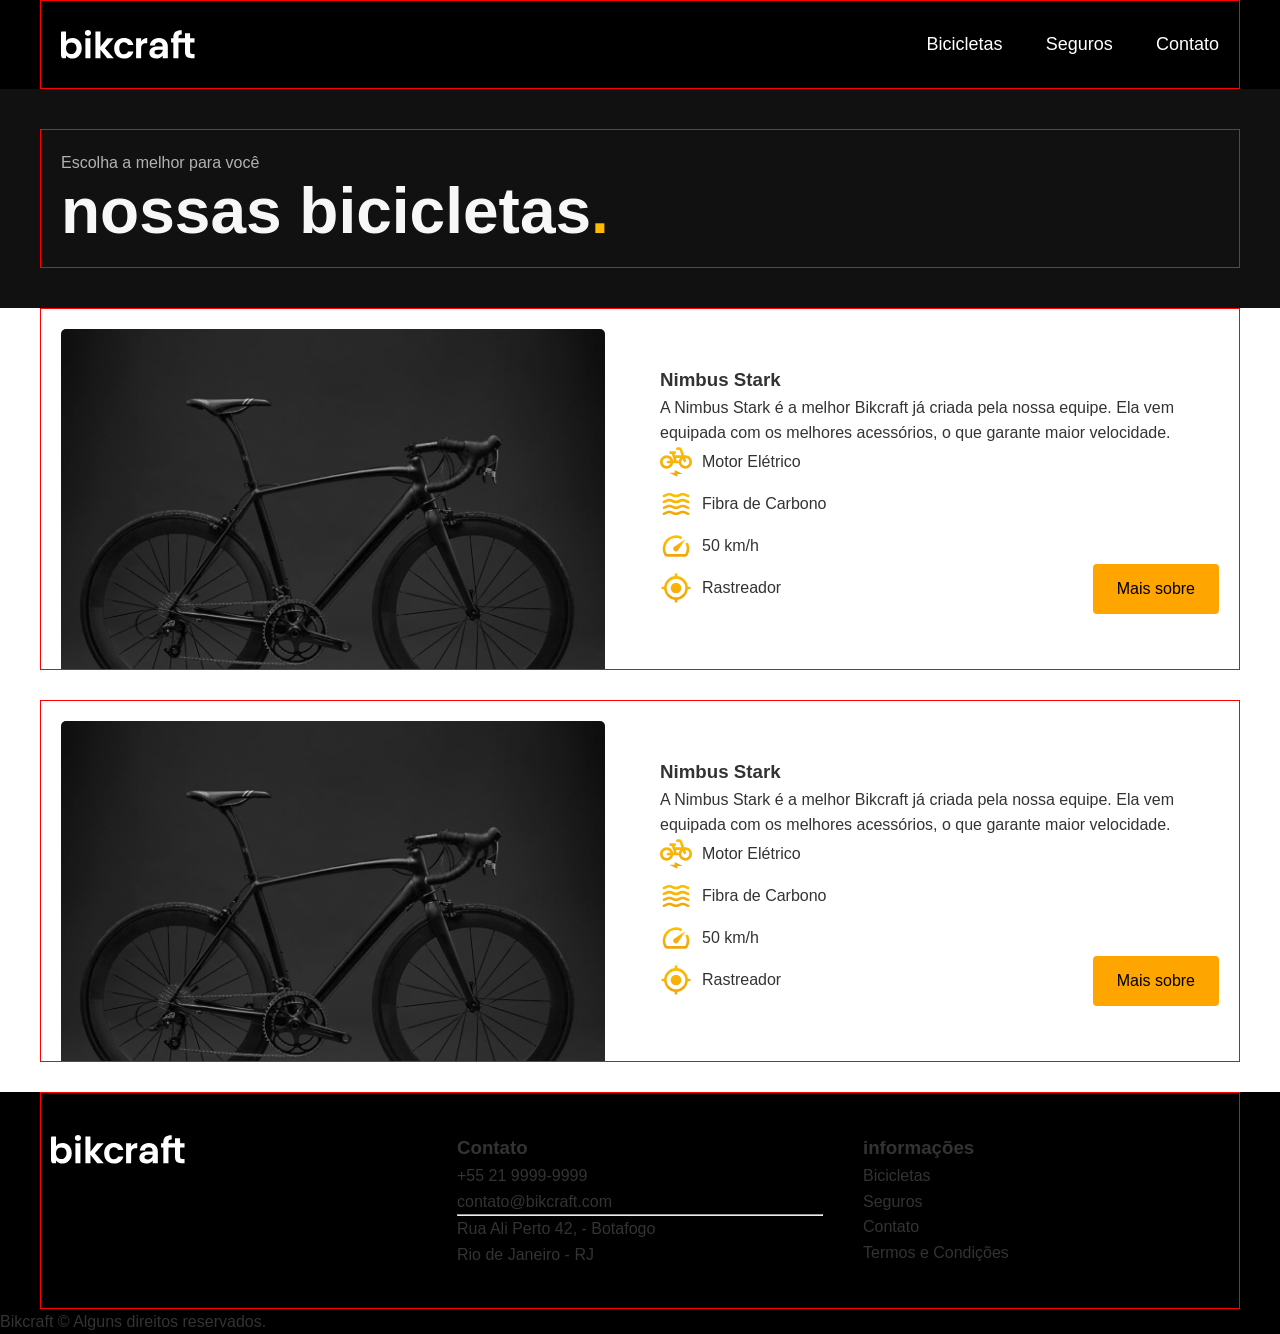
==== bicicletas.html @ dd0b9a61 "header atualizado" ====
<!DOCTYPE html>
<html lang="en">
<head>
    <meta charset="UTF-8">
    <meta name="viewport" content="width=device-width, initial-scale=1.0">
    <title>Document</title>
    <link rel="stylesheet" href="style/style.css">
</head>
<body id="home">
    <header class="header-bg">
        <div class="header container">
            <a class="header-logo" href="">
                <img src="img/bikcraft.svg" alt="">
            </a>
            <nav aria-label="primaria">
                <ul class="header-menu font-1-m cor-0">
                    <li class="header-item">
                        <a href="">Bicicletas</a>
                    </li>
                    <li class="header-item">
                        <a href="">Seguros</a>
                    </li>
                    <li class="header-item">
                        <a href="">Contato</a>
                    </li>
                </ul>
            </nav>
        </div>
    </header>

    <article class="bibicletas-titulo-bg ">
        <div class="bicicleta-titutlo container">
            <span class="cor-5">Escolha a melhor para você</span>
            <h2 class="font-1-xxl cor-1">nossas bicicletas<span class="cor-p1">.</span></h2>
        </div>
    </article>

    <main class="bicicletas">
        
       <div class="bicicleta-bg">
            <div class="bicicletas-item container">
                <div class="bibicleta-lista-img">
                    <img src="img/bicicleta/nimbus1.jpg" alt="">
                </div>
                <div class="bicicletas-item-conteudo">
                    <h3>Nimbus Stark</h3>
                    <p>
                        A Nimbus Stark é a melhor Bikcraft já criada pela nossa equipe. Ela vem equipada com os melhores acessórios, o que garante maior velocidade.
                    </p>
                     <div class="bicicleta-lista-caracteristica">
                                <ul>
                                    <li class="bicicleta-lista-item-caracteristica">
                                        <img src="img/icones/eletrica.svg" alt="">
                                        <p>Motor Elétrico</p>
                                    </li>
                                    <li class="bicicleta-lista-item-caracteristica">
                                        <img src="img/icones/carbono.svg" alt="">
                                        <p>Fibra de Carbono</p>
                                    </li>
                                    <li class="bicicleta-lista-item-caracteristica" >
                                        <img src="img/icones/velocidade.svg" alt="">
                                        <p>50 km/h</p>
                                    </li>
                                    <li class="bicicleta-lista-item-caracteristica">
                                        <img src="img/icones/rastreador.svg" alt="">
                                        <p>Rastreador</p>
                                    </li>
                                </ul>
                                <a class="butão"> Mais sobre </a>
                            </div>
                </div>
            </div>
       </div>

       <div class="bicicleta-bg">
            <div class="bicicletas-item container">
                <div class="bibicleta-lista-img">
                    <img src="img/bicicleta/nimbus1.jpg" alt="">
                </div>
                <div class="bicicletas-item-conteudo">
                    <h3>Nimbus Stark</h3>
                    <p>
                        A Nimbus Stark é a melhor Bikcraft já criada pela nossa equipe. Ela vem equipada com os melhores acessórios, o que garante maior velocidade.
                    </p>
                     <div class="bicicleta-lista-caracteristica">
                                <ul>
                                    <li class="bicicleta-lista-item-caracteristica">
                                        <img src="img/icones/eletrica.svg" alt="">
                                        <p>Motor Elétrico</p>
                                    </li>
                                    <li class="bicicleta-lista-item-caracteristica">
                                        <img src="img/icones/carbono.svg" alt="">
                                        <p>Fibra de Carbono</p>
                                    </li>
                                    <li class="bicicleta-lista-item-caracteristica" >
                                        <img src="img/icones/velocidade.svg" alt="">
                                        <p>50 km/h</p>
                                    </li>
                                    <li class="bicicleta-lista-item-caracteristica">
                                        <img src="img/icones/rastreador.svg" alt="">
                                        <p>Rastreador</p>
                                    </li>
                                </ul>
                                <a class="butão"> Mais sobre </a>
                            </div>
                </div>
            </div>
       </div>

    </main>

    <footer class="footer-bg">
        <div class="footer container">
            <img class="footer-logo" src="img/bikcraft.svg" alt="">
            <ul>
                <h3>Contato</h3>
                <ul>
                    <li>+55 21 9999-9999</li>
                    <li>contato@bikcraft.com</li>
                    <li><hr></li>
                    <li>Rua Ali Perto 42, - Botafogo</li>
                    <li>Rio de Janeiro - RJ</li>
                </ul>
            </ul>

             <ul>
                <h3>informações</h3>
                <ul>
                    <li>Bicicletas</li>
                    <li>Seguros</li>
                    <li>Contato</li>
                    <li>Termos e Condições</li>
                </ul>
            </ul>
        </div>
        <p>
            Bikcraft © Alguns direitos reservados.
        </p>
    </footer>
</body>
</html>
---- style/style.css ----
@import "global.css";
/*Funcionais*/
@import "utilitarios/funcionais.css";
@import "utilitarios/tipografia.css";
@import "utilitarios/cores.css";
/*Home*/
@import "home/header.css";
@import "home/introducao.css";
@import "home/bicicleta-lista.css";
@import "home/tecnologia.css";
@import "home/depoimentos.css";
@import "home/parceiros.css";
@import "home/seguros.css";
@import "home/footer.css";
/*Bicicleta lista*/
@import "bicicletas/bicicleta-lista.css";
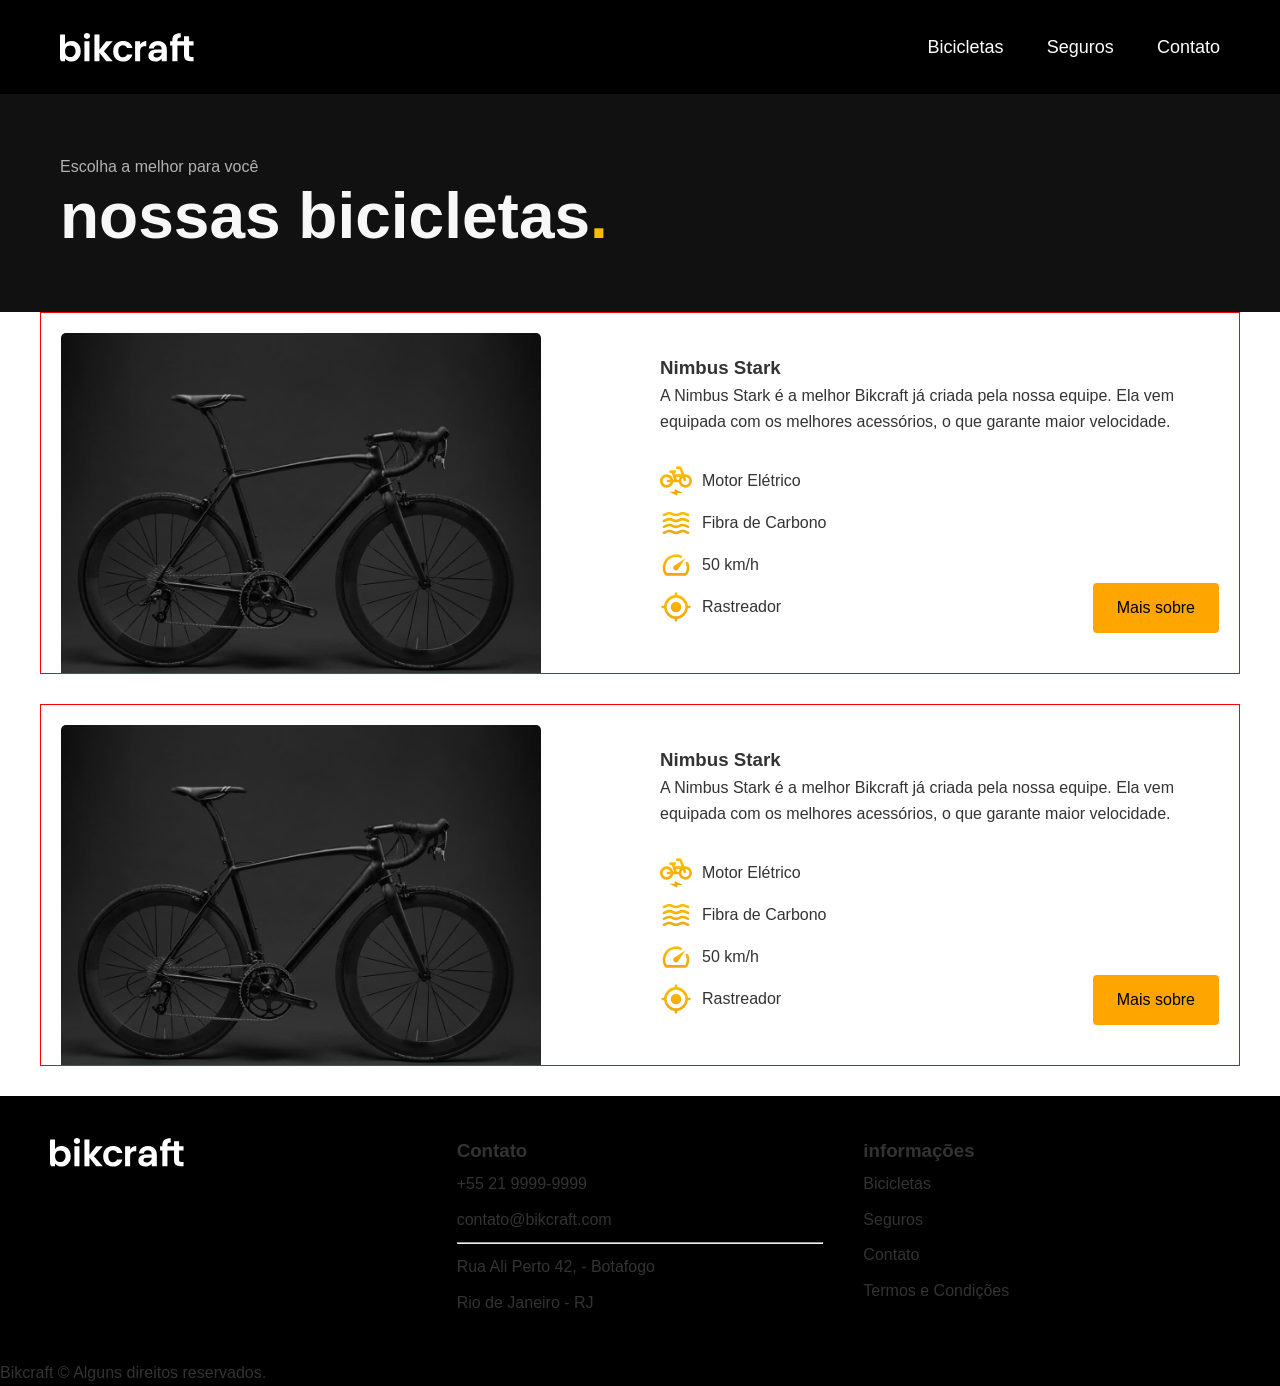
==== commit 0b93da24: "padding corrigidos em home, parceiros corrigdos" ====
--- a/bicicletas.html
+++ b/bicicletas.html
@@ -15,10 +15,10 @@
             <nav aria-label="primaria">
                 <ul class="header-menu font-1-m cor-0">
                     <li class="header-item">
-                        <a href="">Bicicletas</a>
+                        <a href="/bicicletas.html">Bicicletas</a>
                     </li>
                     <li class="header-item">
-                        <a href="">Seguros</a>
+                        <a href="/seguros.html">Seguros</a>
                     </li>
                     <li class="header-item">
                         <a href="">Contato</a>
--- a/style/style.css
+++ b/style/style.css
@@ -13,4 +13,6 @@
 @import "home/seguros.css";
 @import "home/footer.css";
 /*Bicicleta lista*/
-@import "bicicletas/bicicleta-lista.css";+@import "bicicletas/bicicleta-lista.css";
+/*Nosso contato*/
+@import "contato/nosso-contato.css";
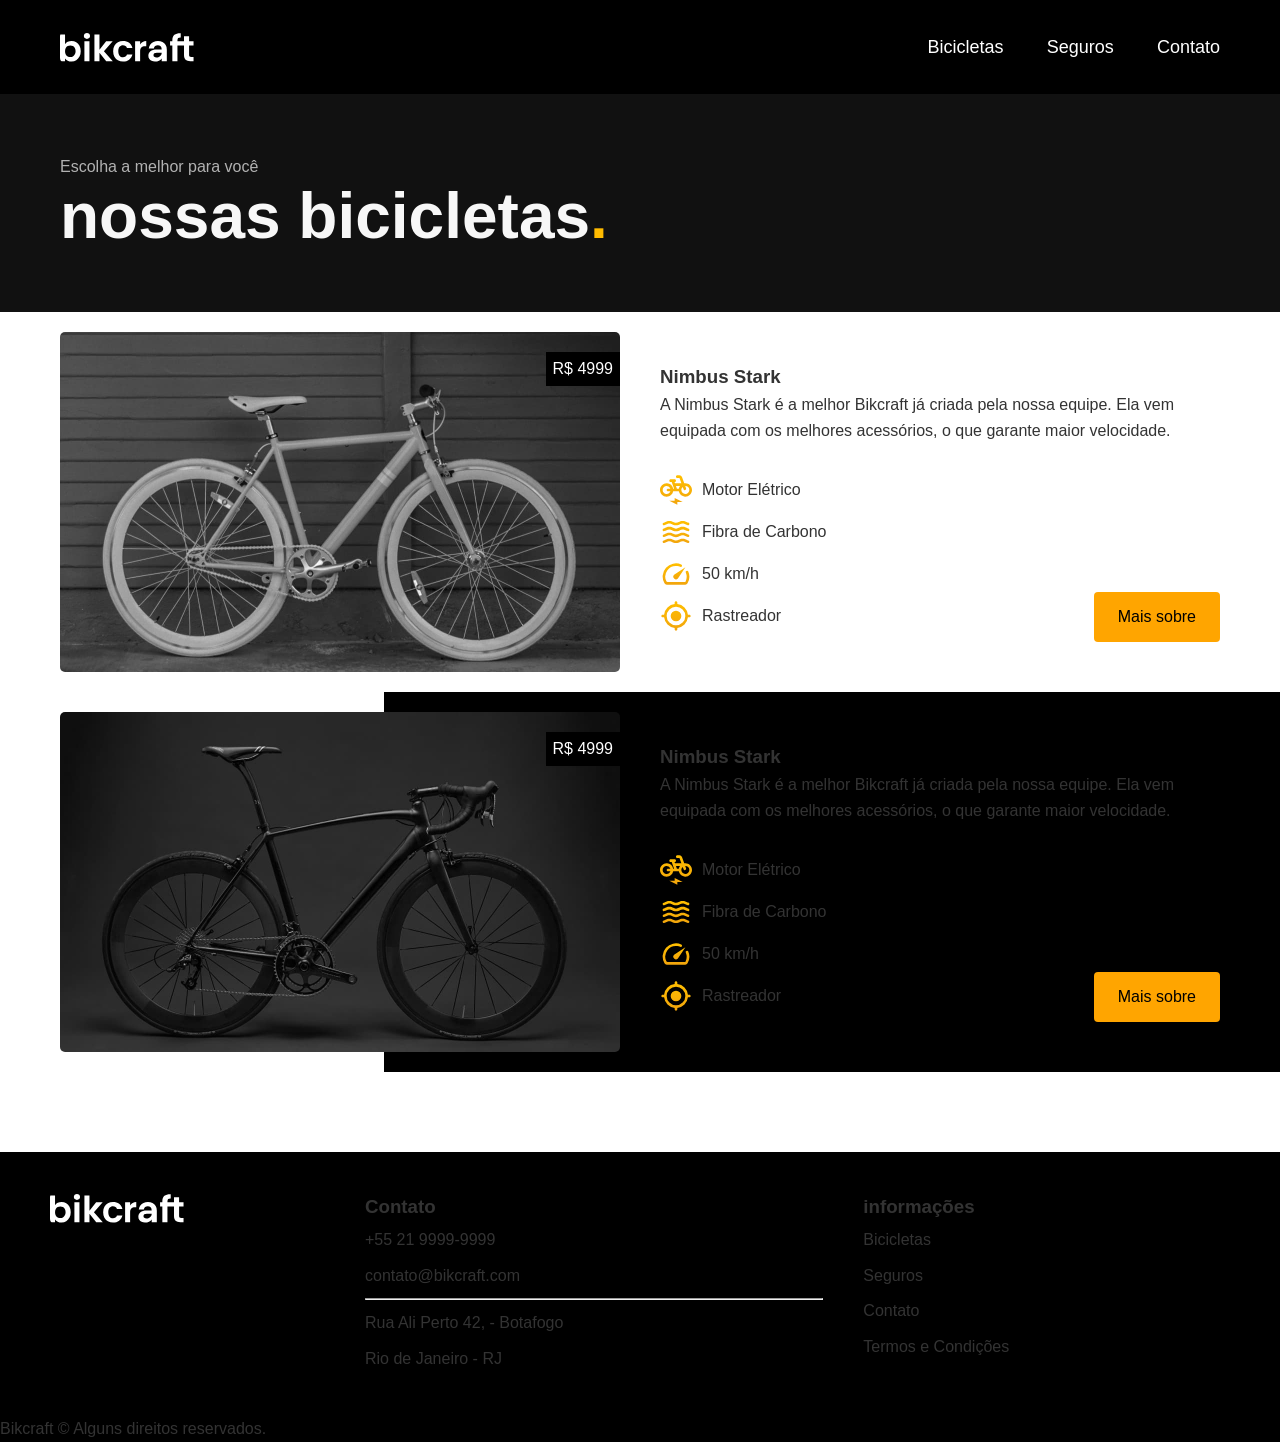
==== commit cfa95c56: "Bicicleta lista feito" ====
--- a/bicicletas.html
+++ b/bicicletas.html
@@ -40,7 +40,8 @@
        <div class="bicicleta-bg">
             <div class="bicicletas-item container">
                 <div class="bibicleta-lista-img">
-                    <img src="img/bicicleta/nimbus1.jpg" alt="">
+                    <img src="img/bicicletas/nebula.jpg" alt="">
+                    <span>R$ 4999</span>
                 </div>
                 <div class="bicicletas-item-conteudo">
                     <h3>Nimbus Stark</h3>
@@ -75,7 +76,8 @@
        <div class="bicicleta-bg">
             <div class="bicicletas-item container">
                 <div class="bibicleta-lista-img">
-                    <img src="img/bicicleta/nimbus1.jpg" alt="">
+                    <img src="img/bicicletas/nimbus.jpg" alt="">
+                    <span>R$ 4999</span>
                 </div>
                 <div class="bicicletas-item-conteudo">
                     <h3>Nimbus Stark</h3>
--- a/style/style.css
+++ b/style/style.css
@@ -3,6 +3,7 @@
 @import "utilitarios/funcionais.css";
 @import "utilitarios/tipografia.css";
 @import "utilitarios/cores.css";
+
 /*Home*/
 @import "home/header.css";
 @import "home/introducao.css";
@@ -14,5 +15,9 @@
 @import "home/footer.css";
 /*Bicicleta lista*/
 @import "bicicletas/bicicleta-lista.css";
+
 /*Nosso contato*/
-@import "contato/nosso-contato.css";+@import "contato/nosso-contato.css";
+
+/*Termos*/
+@import "termos/termos.css";
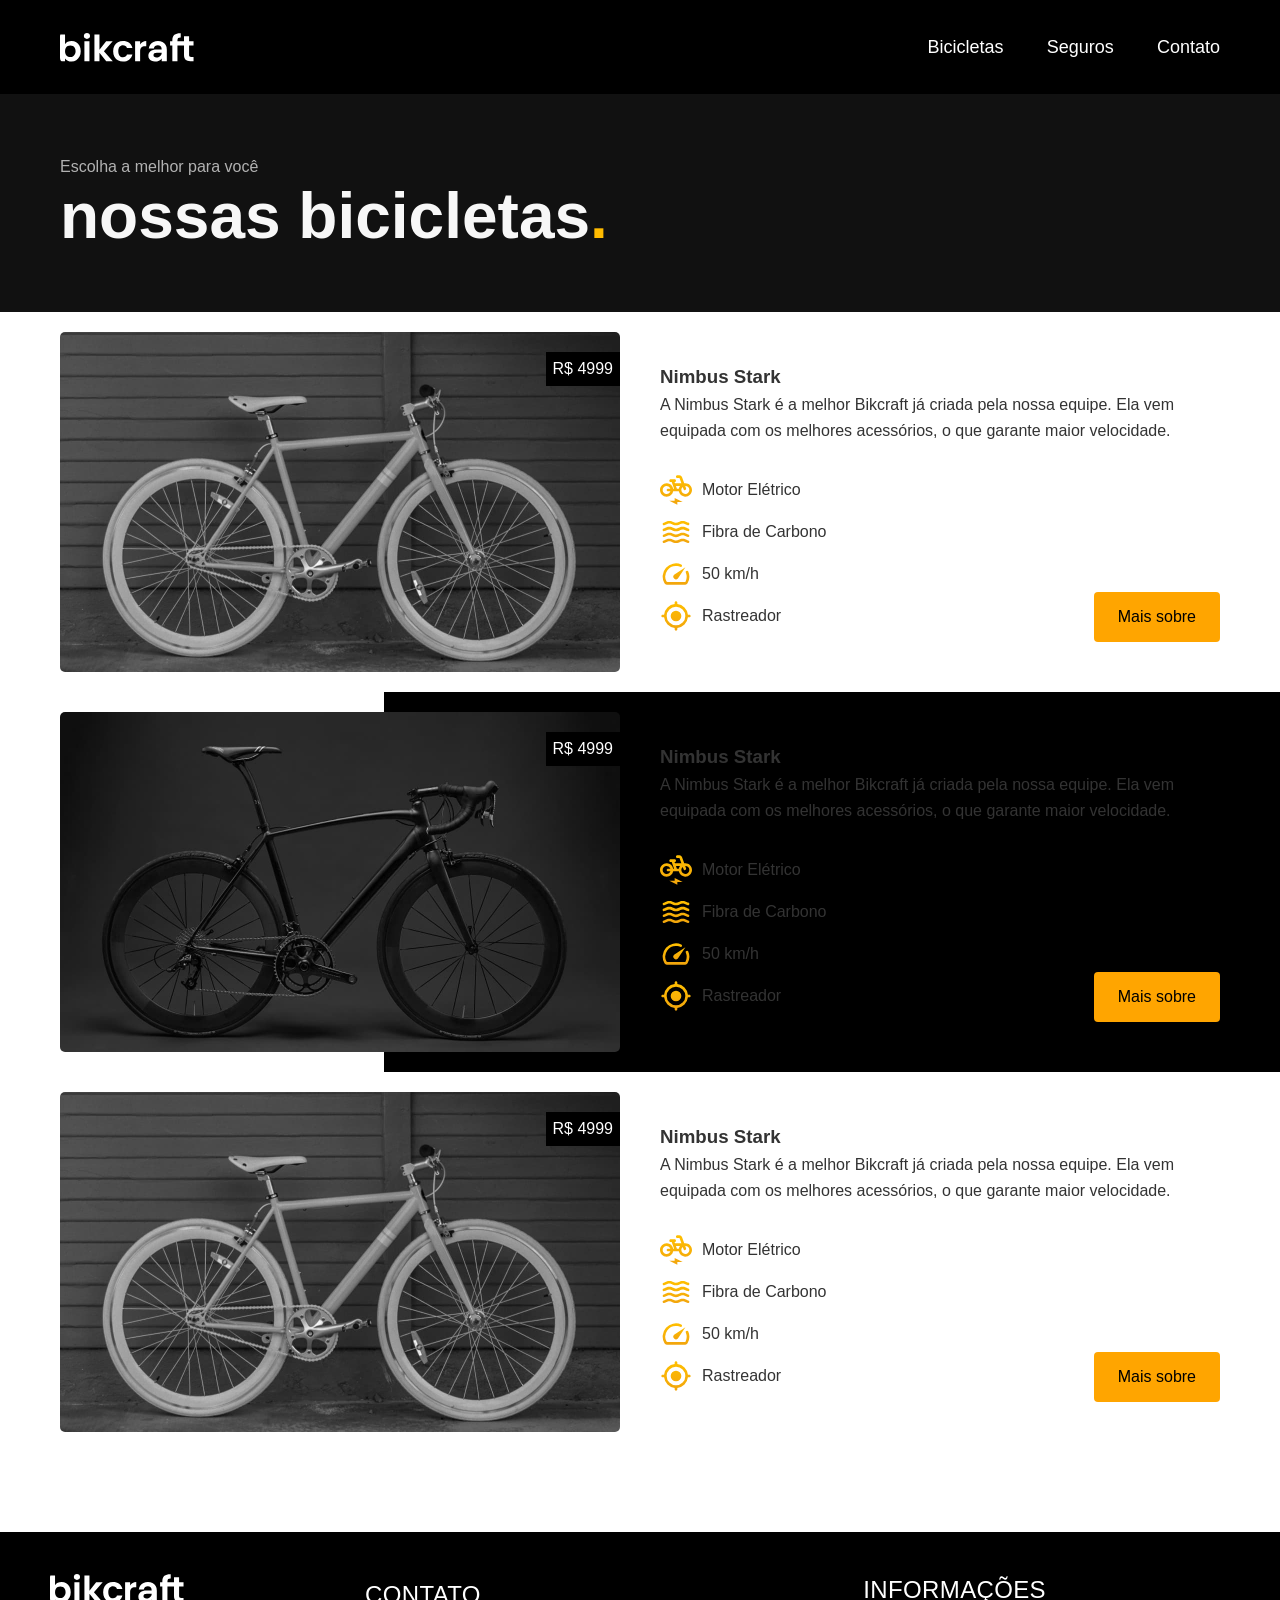
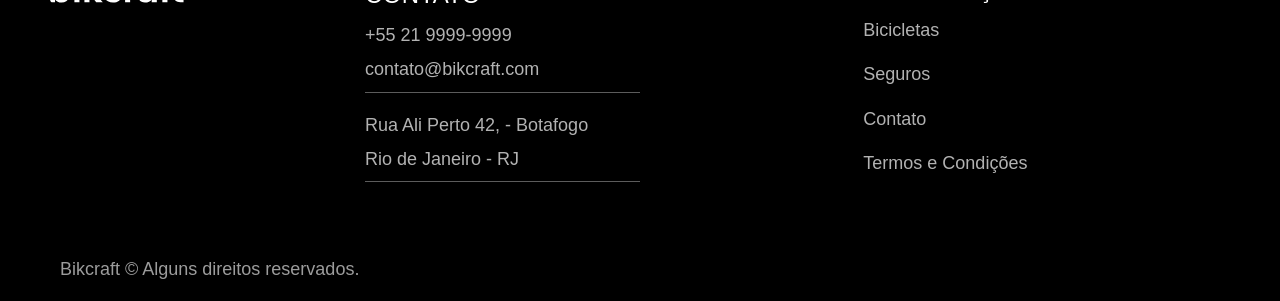
==== commit e81781ea: "Pagina seguro adicionada" ====
--- a/bicicletas.html
+++ b/bicicletas.html
@@ -109,33 +109,69 @@
             </div>
        </div>
 
+        <div class="bicicleta-bg">
+            <div class="bicicletas-item container">
+                <div class="bibicleta-lista-img">
+                    <img src="img/bicicletas/nebula.jpg" alt="">
+                    <span>R$ 4999</span>
+                </div>
+                <div class="bicicletas-item-conteudo">
+                    <h3>Nimbus Stark</h3>
+                    <p>
+                        A Nimbus Stark é a melhor Bikcraft já criada pela nossa equipe. Ela vem equipada com os melhores acessórios, o que garante maior velocidade.
+                    </p>
+                     <div class="bicicleta-lista-caracteristica">
+                                <ul>
+                                    <li class="bicicleta-lista-item-caracteristica">
+                                        <img src="img/icones/eletrica.svg" alt="">
+                                        <p>Motor Elétrico</p>
+                                    </li>
+                                    <li class="bicicleta-lista-item-caracteristica">
+                                        <img src="img/icones/carbono.svg" alt="">
+                                        <p>Fibra de Carbono</p>
+                                    </li>
+                                    <li class="bicicleta-lista-item-caracteristica" >
+                                        <img src="img/icones/velocidade.svg" alt="">
+                                        <p>50 km/h</p>
+                                    </li>
+                                    <li class="bicicleta-lista-item-caracteristica">
+                                        <img src="img/icones/rastreador.svg" alt="">
+                                        <p>Rastreador</p>
+                                    </li>
+                                </ul>
+                                <a class="butão"> Mais sobre </a>
+                            </div>
+                </div>
+            </div>
+       </div>
+
     </main>
 
-    <footer class="footer-bg">
+     <footer class="footer-bg">
         <div class="footer container">
             <img class="footer-logo" src="img/bikcraft.svg" alt="">
-            <ul>
-                <h3>Contato</h3>
-                <ul>
-                    <li>+55 21 9999-9999</li>
-                    <li>contato@bikcraft.com</li>
-                    <li><hr></li>
-                    <li>Rua Ali Perto 42, - Botafogo</li>
-                    <li>Rio de Janeiro - RJ</li>
+                
+                <ul class="footer-contato">
+                    <li><h3 class="font-2-l-b cor-0">Contato</h3></li>
+                    <ul>
+                        <li class="font-2-m cor-5">+55 21 9999-9999</li>
+                        <li class="font-2-m cor-5">contato@bikcraft.com</li>
+                        <li class="font-2-m cor-5">Rua Ali Perto 42, - Botafogo</li>
+                        <li class="font-2-m cor-5">Rio de Janeiro - RJ</li>
+                    </ul>
                 </ul>
-            </ul>
 
-             <ul>
-                <h3>informações</h3>
-                <ul>
-                    <li>Bicicletas</li>
-                    <li>Seguros</li>
-                    <li>Contato</li>
-                    <li>Termos e Condições</li>
+             <ul class="footer-informações">
+                <h3 class="font-2-l-b cor-0">informações</h3>
+                <ul class="font-2-m cor-5">
+                    <li><a href="bikcraft.html">Bicicletas</a></li>
+                    <li><a href="seguros.html">Seguros</a></li>
+                    <li><a href="contato.html">Contato</a></li>
+                    <li><a href="termos.html">Termos e Condições</a></li>
                 </ul>
             </ul>
         </div>
-        <p>
+        <p class="font-2-m cor-6 container">
             Bikcraft © Alguns direitos reservados.
         </p>
     </footer>
--- a/style/style.css
+++ b/style/style.css
@@ -19,5 +19,10 @@
 /*Nosso contato*/
 @import "contato/nosso-contato.css";
 
+/*seguro*/
+@import "seguros/seguro.css";
+@import "seguros/perguntas.css";
+
 /*Termos*/
-@import "termos/termos.css";+@import "termos/termos.css";
+
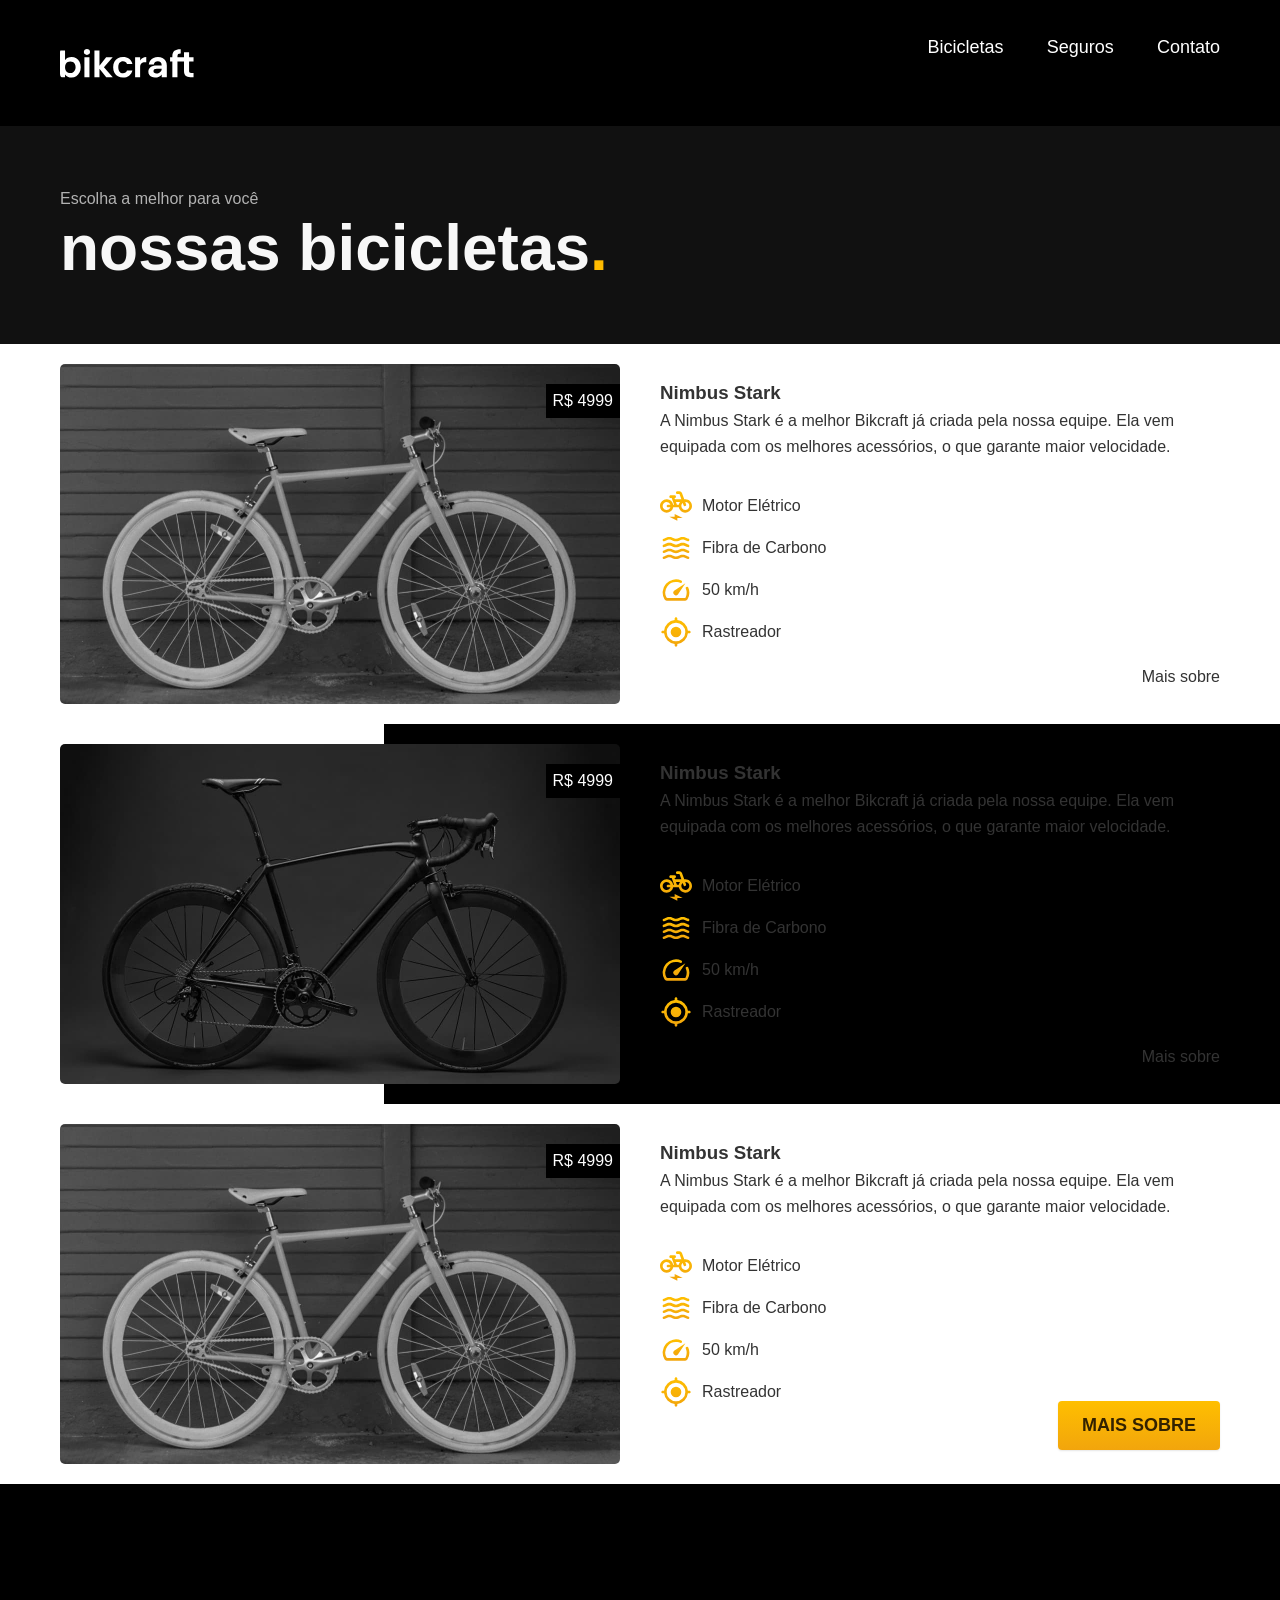
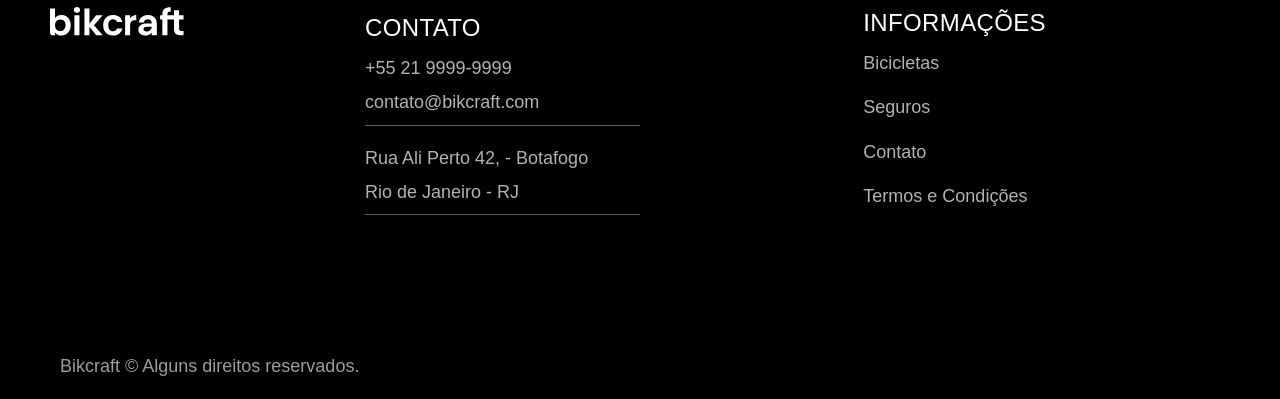
==== commit 22ba0358: "melhores de codigo index" ====
--- a/bicicletas.html
+++ b/bicicletas.html
@@ -7,21 +7,21 @@
     <link rel="stylesheet" href="style/style.css">
 </head>
 <body id="home">
-    <header class="header-bg">
+     <header class="header-bg" aria-label="Cabeçalho">
         <div class="header container">
-            <a class="header-logo" href="">
+            <a class="header-logo" href="./">
                 <img src="img/bikcraft.svg" alt="">
             </a>
             <nav aria-label="primaria">
                 <ul class="header-menu font-1-m cor-0">
-                    <li class="header-item">
-                        <a href="/bicicletas.html">Bicicletas</a>
+                    <li>
+                        <a href="bicicletas.html">Bicicletas</a>
                     </li>
-                    <li class="header-item">
-                        <a href="/seguros.html">Seguros</a>
+                    <li>
+                        <a href="seguros.html">Seguros</a>
                     </li>
-                    <li class="header-item">
-                        <a href="">Contato</a>
+                    <li >
+                        <a href="contatos.html">Contato</a>
                     </li>
                 </ul>
             </nav>
@@ -139,7 +139,7 @@
                                         <p>Rastreador</p>
                                     </li>
                                 </ul>
-                                <a class="butão"> Mais sobre </a>
+                                <a class="botao"> Mais sobre </a>
                             </div>
                 </div>
             </div>
--- a/style/style.css
+++ b/style/style.css
@@ -3,6 +3,10 @@
 @import "utilitarios/funcionais.css";
 @import "utilitarios/tipografia.css";
 @import "utilitarios/cores.css";
+
+/*Componentes*/
+@import "componentes/header.css";
+@import "componentes/footer.css";
 
 /*Home*/
 @import "home/header.css";
@@ -18,6 +22,7 @@
 
 /*Nosso contato*/
 @import "contato/nosso-contato.css";
+@import "contato/lojas.css";
 
 /*seguro*/
 @import "seguros/seguro.css";
@@ -26,3 +31,6 @@
 /*Termos*/
 @import "termos/termos.css";
 
+/*bibicleta*/
+@import "bicicleta/bicicleta.css";
+
